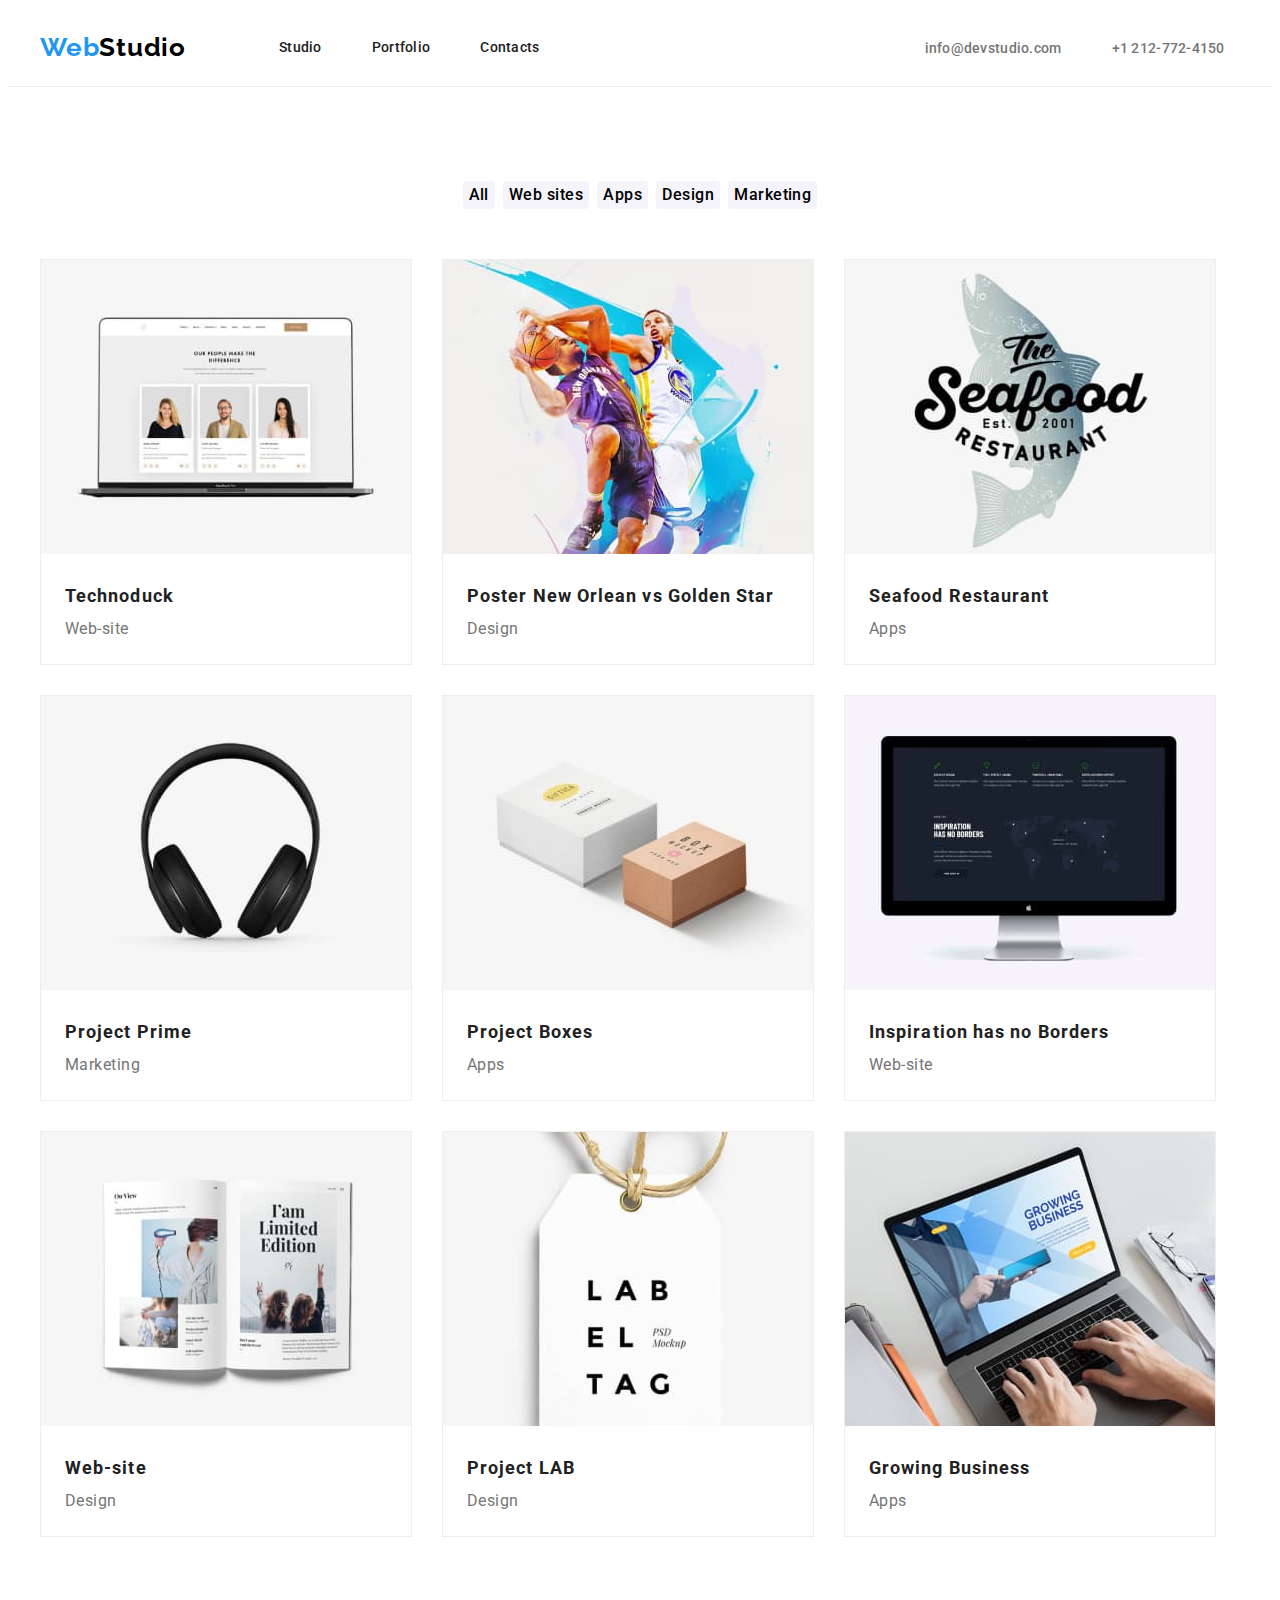
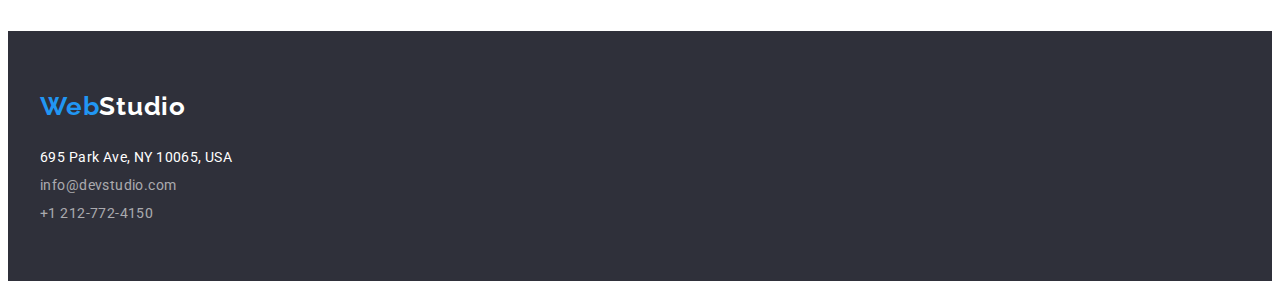
==== portfolio.html @ 284fa58d "add files from hw3" ====
<!DOCTYPE html>
<html lang="en">
  <head>
    <meta charset="UTF-8" />
    <meta http-equiv="X-UA-Compatible" content="IE=edge" />
    <meta name="viewport" content="width=device-width, initial-scale=1.0" />
    <title>Portfolio</title>
    <link rel="stylesheet" href="./ccs/styles.css" />
    <link rel="preconnect" href="https://fonts.googleapis.com" />
    <link rel="preconnect" href="https://fonts.gstatic.com" crossorigin />
    <link
      rel="stylesheet"
      href="https://cdnjs.cloudflare.com/ajax/libs/modern-normalize/2.0.0/modern-normalize.min.css"
      integrity="sha512-4xo8blKMVCiXpTaLzQSLSw3KFOVPWhm/TRtuPVc4WG6kUgjH6J03IBuG7JZPkcWMxJ5huwaBpOpnwYElP/m6wg=="
      crossorigin="anonymous"
      referrerpolicy="no-referrer"
    />
    <link
      href="https://fonts.googleapis.com/css2?family=Raleway:wght@700&family=Roboto:wght@400;500;700;900&display=swap"
      rel="stylesheet"
    />
  </head>
  <body>
    <header class="header">
      <div class="container main-nav">
        <nav class="nav-menu">
          <a href="index.html"
            ><h2 class="logo"><span class="logo-color">Web</span>Studio</h2></a
          >
          <ul class="menu">
            <li><a href="index.html">Studio</a></li>
            <li><a href="portfolio.html">Portfolio</a></li>
            <li><a href="contacts.html">Contacts</a></li>
          </ul>
        </nav>
        <ul class="menu-contacts">
          <li>
            <a class="header-contacts" href="mailto:info@devstudio.com"
              >info@devstudio.com</a
            >
          </li>
          <li>
            <a class="header-contacts" href="tel:+12127724150"
              >+1 212-772-4150</a
            >
          </li>
        </ul>
      </div>
    </header>
    <main>
      <!--Hero section-->
      <section class="section container">
        <ul class="filter-buttons">
          <li><button type="button" class="button">All</button></li>
          <li><button type="button" class="button">Web sites</button></li>
          <li><button type="button" class="button">Apps</button></li>
          <li><button type="button" class="button">Design</button></li>
          <li><button type="button" class="button">Marketing</button></li>
        </ul>
        <ul class="product-list">
          <li>
            <img
              src="./images/technoduck.jpg"
              width="370px"
              height="294px"
              alt="team member photo"
            />
            <div class="product-desc">
              <h3 class="product-name">Technoduck</h3>
              <span class="product-description">Web-site</span>
            </div>
          </li>
          <li>
            <img
              src="./images/poster.jpg"
              width="370px"
              height="294px"
              alt="team member photo"
            />
            <div class="product-desc">
              <h3 class="product-name">Poster New Orlean vs Golden Star</h3>
              <em class="product-description">Design</em>
            </div>
          </li>
          <li>
            <img
              src="./images/seafood_restaurant.jpg"
              width="370px"
              height="294px"
              alt="team member photo"
            />
            <div class="product-desc">
              <h3 class="product-name">Seafood Restaurant</h3>
              <em class="product-description">Apps</em>
            </div>
          </li>
          <li>
            <img
              src="./images/project_prime.jpg"
              width="370px"
              height="294px"
              alt="team member photo"
            />
            <div class="product-desc">
              <h3 class="product-name">Project Prime</h3>
              <em class="product-description">Marketing</em>
            </div>
          </li>
          <li>
            <img
              src="./images/project_boxes.jpg"
              width="370px"
              height="294px"
              alt="team member photo"
            />
            <div class="product-desc">
              <h3 class="product-name">Project Boxes</h3>
              <em class="product-description">Apps</em>
            </div>
          </li>
          <li>
            <img
              src="./images/inspiration.jpg"
              width="370px"
              height="294px"
              alt="team member photo"
            />
            <div class="product-desc">
              <h3 class="product-name">Inspiration has no Borders</h3>
              <em class="product-description">Web-site</em>
            </div>
          </li>
          <li>
            <img
              src="./images/limited_editon.jpg"
              width="370px"
              height="294px"
              alt="team member photo"
            />
            <div class="product-desc">
              <h3 class="product-name">Web-site</h3>
              <em class="product-description">Design</em>
            </div>
          </li>
          <li>
            <img
              src="./images/project_lab.jpg"
              width="370px"
              height="294px"
              alt="team member photo"
            />
            <div class="product-desc">
              <h3 class="product-name">Project LAB</h3>
              <em class="product-description">Design</em>
            </div>
          </li>
          <li>
            <img
              src="./images/growing_businnes.jpg"
              width="370px"
              height="294px"
              alt="team member photo"
            />
            <div class="product-desc">
              <h3 class="product-name">Growing Business</h3>
              <em class="product-description">Apps</em>
            </div>
          </li>
        </ul>
      </section>
    </main>
    <footer class="footer">
      <div class="container">
        <a href="index.html"
          ><h2 class="logo-dark-bg logo">
            <span class="logo-color">Web</span>Studio
          </h2></a
        >
        <address class="address">
          <ul class="address-list">
            <li>695 Park Ave, NY 10065, USA</li>
            <li>
              <a class="footer-contacts" href="mailto:info@devstudio.com"
                >info@devstudio.com</a
              >
            </li>
            <li>
              <a class="footer-contacts" href="tel:+12127724150"
                >+1 212-772-4150</a
              >
            </li>
          </ul>
        </address>
      </div>
    </footer>
  </body>
</html>
---- ccs/styles.css ----
:root {
  --active-color: #2196f3;
  --active-text-color: #ffffff;
  --alternate-text-color: #757575;
  --main-text-color: #212121;
  --footer-contact-color: rgba(255, 255, 255, 0.6);
  --filter-background-color: #f5f4fa;
  --bg-dark-color: #2f303a;
}

body {
  font-family: "Roboto", sans-serif;
  color: var(--main-text-color);
  background-color: var(--active-text-color);
}

.container {
  margin: 0 auto;
  width: 1200px;
}

.section {
  padding-top: 94px;
  padding-bottom: 94px;
}

.section.no-padding {
  padding-top: 0;
}

.header {
  border-bottom: 1px solid #ececec;
}

ul {
  list-style-type: none;
}

h1,
h2,
h3,
h5,
p,
ul {
  margin: 0;
  padding: 0;
}

a,
a:visited {
  text-decoration: none;
  color: inherit;
}

a:focus,
a:hover,
a:active {
  color: var(--active-color);
}

button:focus,
button:hover,
button:active {
  background-color: var(--active-color);
  color: var(--active-text-color);
  cursor: pointer;
}

.menu {
  font-size: 14px;
  font-style: normal;
  font-weight: 500;
  line-height: normal;
  letter-spacing: 0.28px;
}

.logo-color {
  color: var(--active-color);
}

.hero-title {
  color: var(--active-text-color);
  /* text-align: center; */
  font-size: 44px;
  font-style: normal;
  font-weight: 900;
  line-height: 1.36;
  letter-spacing: 2.64px;
  text-transform: uppercase;
  padding-bottom: 30px;
}

.request-service-btn {
  background-color: var(--active-color);
  color: var(--active-text-color);
  text-align: center;
  font-size: 16px;
  font-style: normal;
  font-weight: 700;
  line-height: 1.875;
  border: 0;
  border-radius: 4px;
  letter-spacing: 0.96px;
  padding: 10px 19px;
}

.article-title {
  font-size: 14px;
  font-style: normal;
  font-weight: 700;
  line-height: normal;
  letter-spacing: 0.42px;
  text-transform: uppercase;
}

.article-text {
  color: var(--alternate-text-color);
  font-size: 14px;
  font-style: normal;
  font-weight: 400;
  line-height: 1.71;
  letter-spacing: 0.42px;
}

.logo {
  color: #000;
  font-family: Raleway;
  font-size: 26px;
  font-style: normal;
  font-weight: 700;
  line-height: normal;
  letter-spacing: 0.78px;
}

.logo-dark-bg {
  color: var(--active-text-color);
}

.section-title {
  margin-bottom: 50px;
  text-align: center;
  font-size: 36px;
  font-style: normal;
  font-weight: 700;
  line-height: normal;
  letter-spacing: 1.08px;
}

.member-name {
  margin-bottom: 10px;
  text-align: center;
  font-size: 16px;
  font-style: normal;
  font-weight: 500;
  line-height: normal;
  letter-spacing: 0.48px;
}

.member-position {
  color: var(--alternate-text-color);
  text-align: center;
  font-size: 16px;
  font-style: normal;
  font-weight: 400;
  line-height: normal;
  letter-spacing: 0.48px;
}

.button {
  text-align: center;
  font-family: Roboto;
  font-size: 16px;
  font-style: normal;
  font-weight: 500;
  line-height: 1.625;
  letter-spacing: 0.48px;
  border: 0;
  border-radius: 4px;
  background: var(--filter-background-color);
}

.header-contacts {
  color: var(--alternate-text-color);
  font-size: 14px;
  font-style: normal;
  font-weight: 500;
  line-height: normal;
  letter-spacing: 0.28px;
}

.product-name {
  font-size: 18px;
  font-style: normal;
  font-weight: 700;
  line-height: 2;
  letter-spacing: 1.08px;
}

.product-description {
  color: var(--alternate-text-color);
  font-size: 16px;
  font-style: normal;
  font-weight: 400;
  line-height: 1.875;
  letter-spacing: 0.48px;
}

.address {
  color: var(--active-text-color);
  font-size: 14px;
  font-style: normal;
  font-weight: 400;
  line-height: normal;
  letter-spacing: 0.42px;
  margin-top: 28px;
}

.footer-contacts {
  color: var(--footer-contact-color);
}

.article-list {
  padding-inline-start: unset;
  display: flex;
  justify-content: center;
  gap: 30px;
}

.img-list {
  display: flex;
  justify-content: center;
  gap: 30px;
}

.filter-buttons {
  display: flex;
  justify-content: center;
  gap: 8px;
  margin-bottom: 50px;
}

/* header
 */
.header .logo {
  padding: 24px 0;
}

.main-nav,
.nav-menu {
  display: flex;
  align-items: center;
}

.menu {
  display: flex;
  margin-left: 93px;
  padding: 0;
  gap: 50px;
}

.menu a,
.menu-contacts a {
  padding: 32px 0;
}

.menu-contacts {
  display: flex;
  justify-content: center;
  margin-left: 385px;
  gap: 50px;
}

.header-contact .item:not(:last-child) {
  margin-right: 50px;
}

/* Hero */

.section.hero {
  padding: 200px 0;
  text-align: center;
  background-color: #333333;
}

.hero .container {
  width: 696px;
}

/* Our Team */
.our-team {
  background-color: var(--filter-background-color);
}

.team-members {
  display: flex;
  justify-content: center;
  gap: 30px;
}

.team-item {
  width: 270px;
  background-color: var(--accent-text-and-bg-color);
  box-shadow: 0px 1px 3px rgba(0, 0, 0, 0.12), 0px 1px 1px rgba(0, 0, 0, 0.14),
    0px 2px 1px rgba(0, 0, 0, 0.2);
  border-radius: 0px 0px 4px 4px;
}

.item-desc {
  padding: 30px 32px;
}

/* Footer */
.footer {
  background: var(--bg-dark-color);
  padding: 60px 0;
}

.address-list {
  display: flex;
  flex-direction: column;
  gap: 12px;
}

/* Product list */
.product-list {
  display: flex;
  flex-wrap: wrap;
  gap: 30px;
}

.product-list li {
  border: 1px solid #eee;
}

.product-desc {
  padding: 20px 24px;
  border: 1px solid var(--bg-color-card);
  border-top: 0;
}
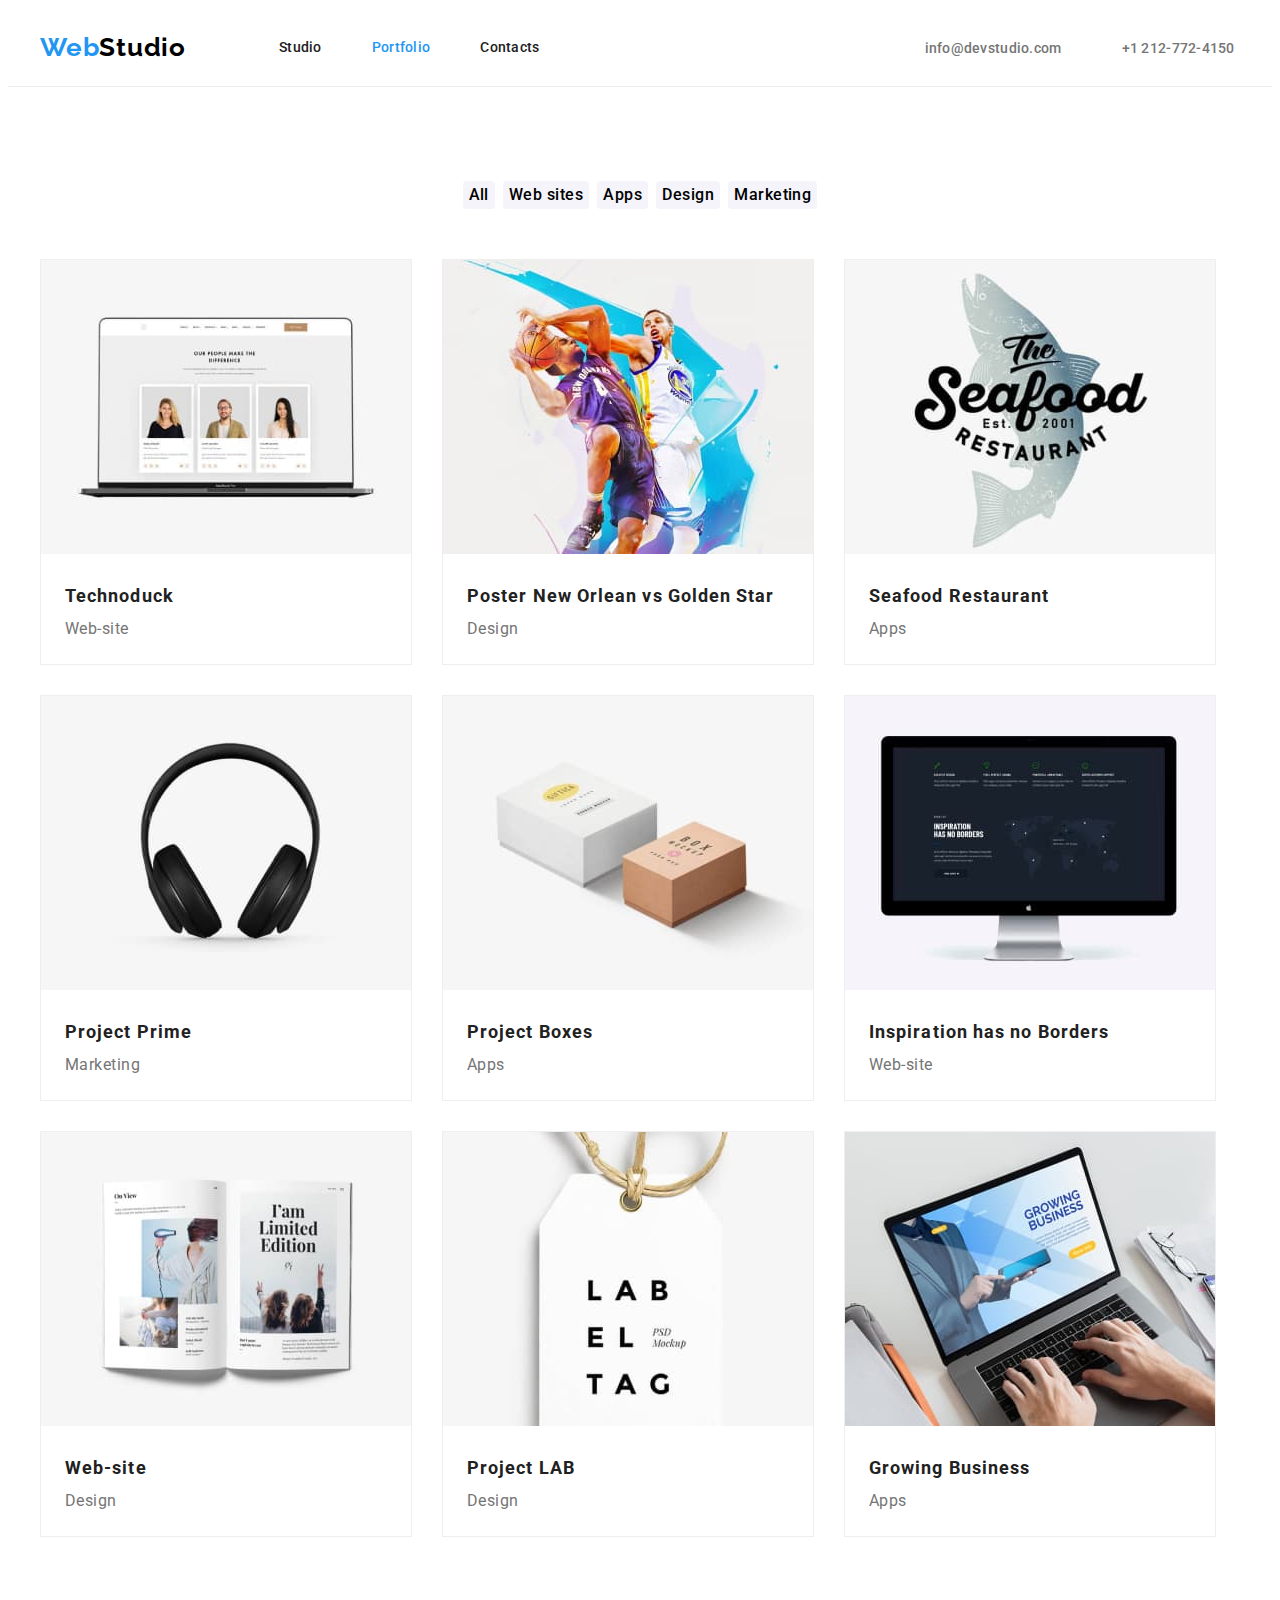
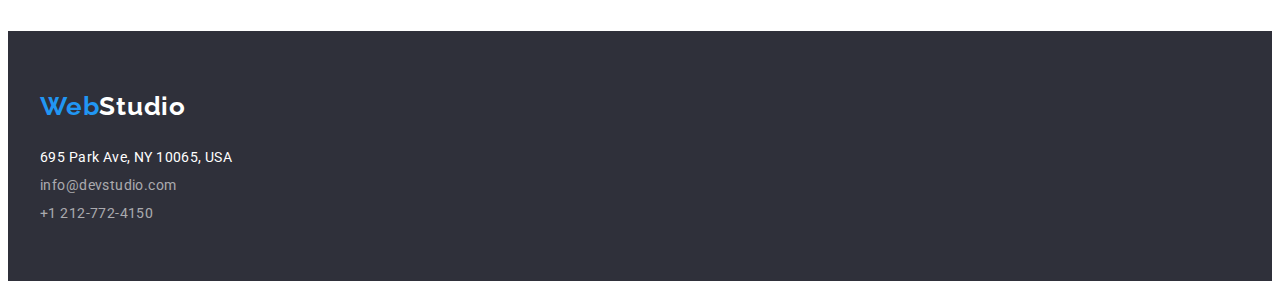
==== commit 38618af7: "test" ====
--- a/portfolio.html
+++ b/portfolio.html
@@ -29,7 +29,7 @@
           >
           <ul class="menu">
             <li><a href="index.html">Studio</a></li>
-            <li><a href="portfolio.html">Portfolio</a></li>
+            <li><a href="portfolio.html" class="active">Portfolio</a></li>
             <li><a href="contacts.html">Contacts</a></li>
           </ul>
         </nav>
--- a/ccs/styles.css
+++ b/ccs/styles.css
@@ -52,6 +52,10 @@
   color: inherit;
 }
 
+a.active {
+  color: var(--active-color);
+}
+
 a:focus,
 a:hover,
 a:active {
@@ -105,6 +109,7 @@
 }
 
 .article-title {
+  margin-bottom: 10px;
   font-size: 14px;
   font-style: normal;
   font-weight: 700;
@@ -267,7 +272,7 @@
   display: flex;
   justify-content: center;
   margin-left: 385px;
-  gap: 50px;
+  gap: 60px;
 }
 
 .header-contact .item:not(:last-child) {
@@ -280,6 +285,14 @@
   padding: 200px 0;
   text-align: center;
   background-color: #333333;
+}
+
+.hero {
+  background-image: url(/images/hero_img.png);
+  background-color: #2f303a66;
+  width: 1600px;
+  height: 600px;
+  margin: auto;
 }
 
 .hero .container {
@@ -307,6 +320,7 @@
 
 .item-desc {
   padding: 30px 32px;
+  background-color: var(--active-text-color);
 }
 
 /* Footer */
@@ -337,3 +351,10 @@
   border: 1px solid var(--bg-color-card);
   border-top: 0;
 }
+
+.article-thumb {
+  border-radius: 4px;
+  background: var(--filter-background-color);
+  margin-bottom: 30px;
+  padding: 25px 100px;
+}
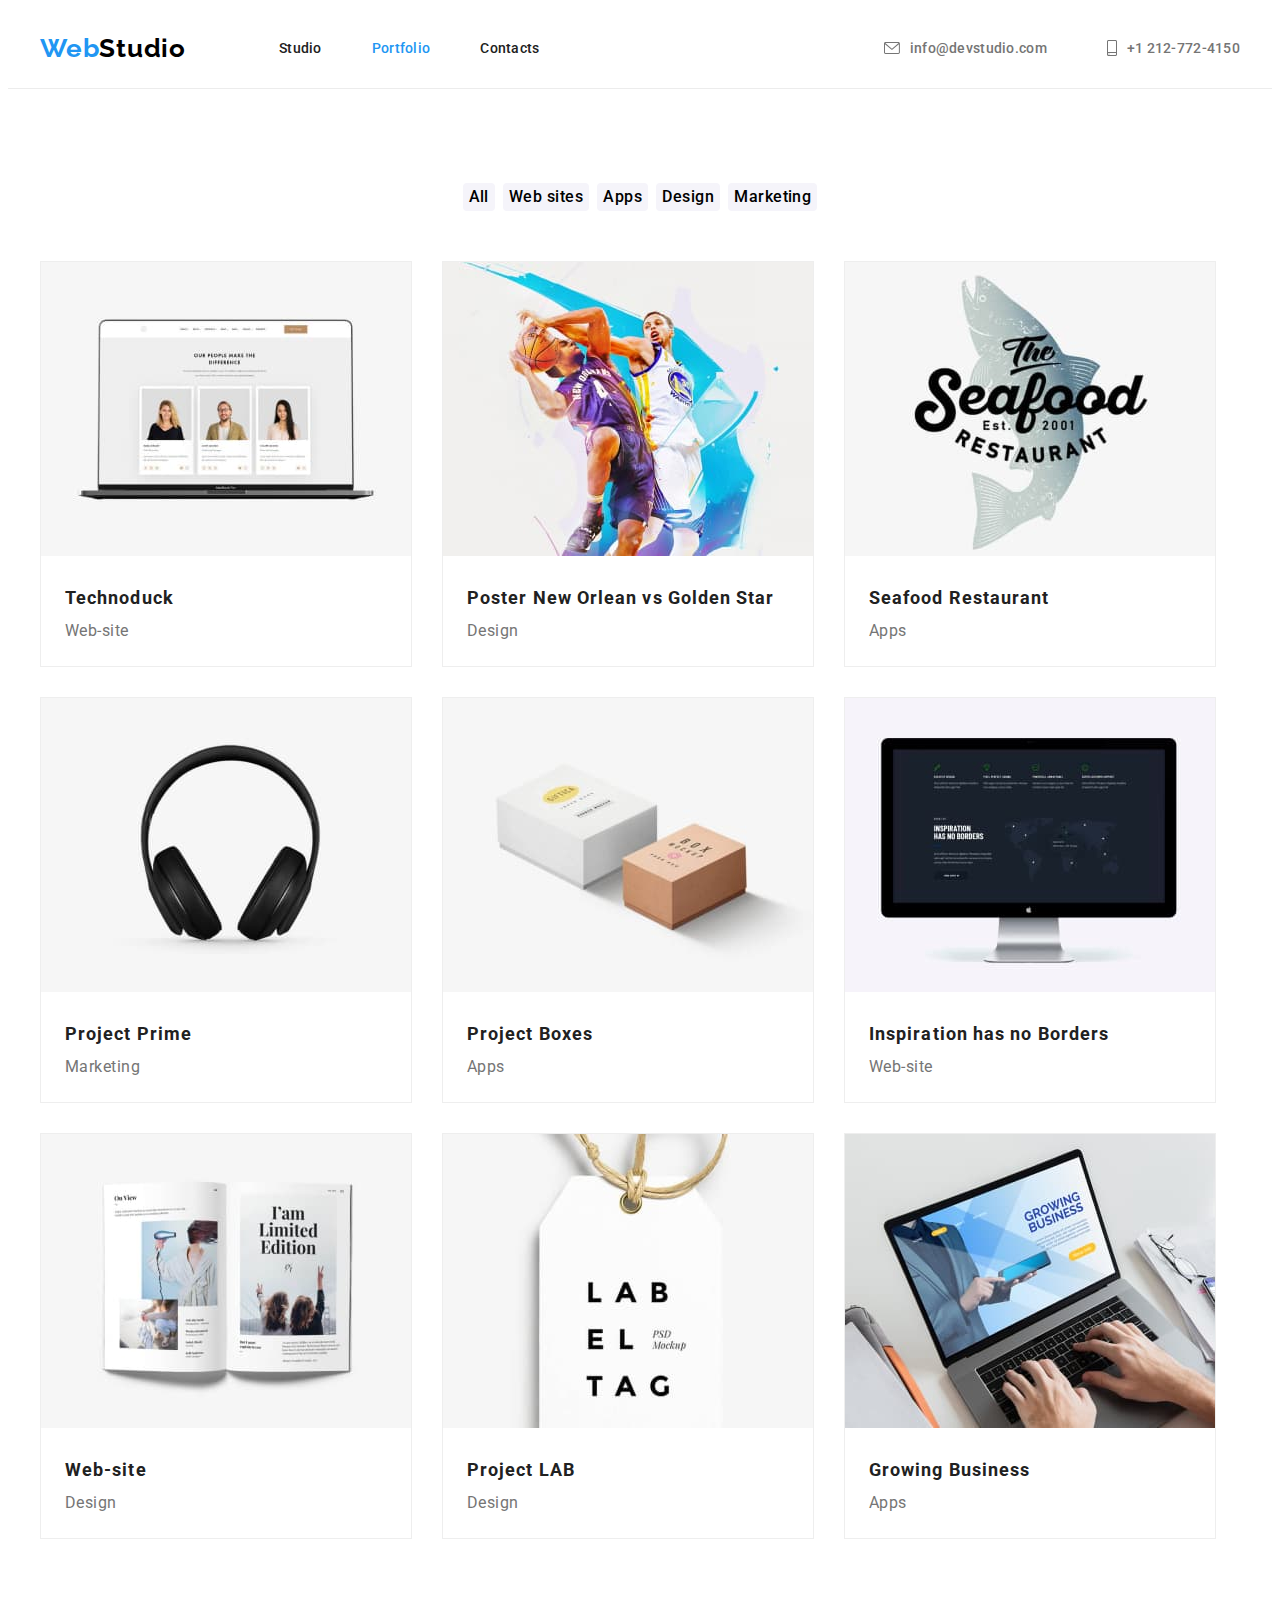
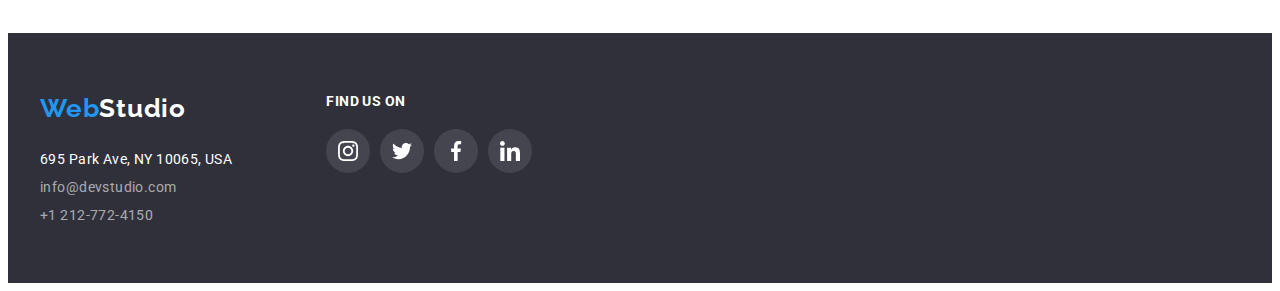
==== commit 312cfd97: "update" ====
--- a/portfolio.html
+++ b/portfolio.html
@@ -36,12 +36,18 @@
         <ul class="menu-contacts">
           <li>
             <a class="header-contacts" href="mailto:info@devstudio.com"
-              >info@devstudio.com</a
+              ><svg width="16" height="12">
+                <use href="./images/icons.svg#icon-envelope" />
+              </svg>
+              info@devstudio.com</a
             >
           </li>
           <li>
             <a class="header-contacts" href="tel:+12127724150"
-              >+1 212-772-4150</a
+              ><svg width="10" height="16">
+                <use href="./images/icons.svg#icon-smartphone" />
+              </svg>
+              +1 212-772-4150</a
             >
           </li>
         </ul>
@@ -170,28 +176,64 @@
       </section>
     </main>
     <footer class="footer">
-      <div class="container">
-        <a href="index.html"
-          ><h2 class="logo-dark-bg logo">
-            <span class="logo-color">Web</span>Studio
-          </h2></a
-        >
-        <address class="address">
-          <ul class="address-list">
-            <li>695 Park Ave, NY 10065, USA</li>
-            <li>
-              <a class="footer-contacts" href="mailto:info@devstudio.com"
-                >info@devstudio.com</a
-              >
-            </li>
-            <li>
-              <a class="footer-contacts" href="tel:+12127724150"
-                >+1 212-772-4150</a
-              >
+      <section class="container">
+        <div>
+          <a href="index.html"
+            ><h2 class="logo-dark-bg logo">
+              <span class="logo-color">Web</span>Studio
+            </h2></a
+          >
+          <address class="address">
+            <ul class="address-list">
+              <li>695 Park Ave, NY 10065, USA</li>
+              <li>
+                <a class="footer-contacts" href="mailto:info@devstudio.com"
+                  >info@devstudio.com</a
+                >
+              </li>
+              <li>
+                <a class="footer-contacts" href="tel:+12127724150"
+                  >+1 212-772-4150</a
+                >
+              </li>
+            </ul>
+          </address>
+        </div>
+
+        <div class="footer-social">
+          <h3 class="article-title">Find us on</h3>
+          <ul class="footer-icons">
+            <li>
+              <a class="footer-icon" href="">
+                <svg width="20px" height="20px">
+                  <use xlink:href="./images/icons.svg#icon-instagram"></use>
+                </svg>
+              </a>
+            </li>
+            <li>
+              <a class="footer-icon" href="">
+                <svg width="20px" height="20px">
+                  <use xlink:href="./images/icons.svg#icon-twitter"></use>
+                </svg>
+              </a>
+            </li>
+            <li>
+              <a class="footer-icon" href="">
+                <svg width="20px" height="20px">
+                  <use xlink:href="./images/icons.svg#icon-facebook"></use>
+                </svg>
+              </a>
+            </li>
+            <li>
+              <a class="footer-icon" href="">
+                <svg width="20px" height="20px">
+                  <use xlink:href="./images/icons.svg#icon-linkedin"></use>
+                </svg>
+              </a>
             </li>
           </ul>
-        </address>
-      </div>
+        </div>
+      </section>
     </footer>
   </body>
 </html>
--- a/ccs/styles.css
+++ b/ccs/styles.css
@@ -6,6 +6,7 @@
   --footer-contact-color: rgba(255, 255, 255, 0.6);
   --filter-background-color: #f5f4fa;
   --bg-dark-color: #2f303a;
+  --svg-color: #afb1b8;
 }
 
 body {
@@ -68,6 +69,8 @@
   background-color: var(--active-color);
   color: var(--active-text-color);
   cursor: pointer;
+  box-shadow: 0px 2px 2px 0px rgba(0, 0, 0, 0.12),
+    0px 1px 2px 0px rgba(0, 0, 0, 0.08), 0px 3px 1px 0px rgba(0, 0, 0, 0.1);
 }
 
 .menu {
@@ -118,6 +121,11 @@
   text-transform: uppercase;
 }
 
+.footer-social .article-title {
+  color: var(--active-text-color);
+  margin-bottom: 20px;
+}
+
 .article-text {
   color: var(--alternate-text-color);
   font-size: 14px;
@@ -169,6 +177,7 @@
   font-weight: 400;
   line-height: normal;
   letter-spacing: 0.48px;
+  margin-bottom: 16px;
 }
 
 .button {
@@ -185,12 +194,20 @@
 }
 
 .header-contacts {
+  display: flex;
+  align-items: center;
+  gap: 10px;
   color: var(--alternate-text-color);
   font-size: 14px;
   font-style: normal;
   font-weight: 500;
   line-height: normal;
   letter-spacing: 0.28px;
+  fill: var(--alternate-text-color);
+}
+
+.header-contacts:hover {
+  fill: var(--active-color);
 }
 
 .product-name {
@@ -271,7 +288,7 @@
 .menu-contacts {
   display: flex;
   justify-content: center;
-  margin-left: 385px;
+  margin-left: auto;
   gap: 60px;
 }
 
@@ -284,11 +301,10 @@
 .section.hero {
   padding: 200px 0;
   text-align: center;
-  background-color: #333333;
 }
 
 .hero {
-  background-image: url(/images/hero_img.png);
+  background-image: url(../images/hero_img.png);
   background-color: #2f303a66;
   width: 1600px;
   height: 600px;
@@ -358,3 +374,84 @@
   margin-bottom: 30px;
   padding: 25px 100px;
 }
+
+/* Clients */
+.clients {
+  display: flex;
+  justify-content: center;
+  gap: 30px;
+  color: var(--svg-color);
+}
+
+.client-item {
+  display: flex;
+  justify-content: center;
+  align-items: center;
+  width: 170px;
+  height: 92px;
+  border-radius: 4px;
+  border: 1px solid #afb1b8;
+  fill: currentColor;
+}
+
+.client-item:hover,
+.client-item:focus {
+  border-color: var(--active-color);
+}
+
+.footer .container {
+  display: flex;
+}
+.footer-social {
+  margin-left: 94px;
+}
+
+.footer-social .footer-icons {
+  display: flex;
+  gap: 10px;
+}
+
+.footer-icon {
+  display: flex;
+  justify-content: center;
+  align-items: center;
+  width: 44px;
+  height: 44px;
+  border-radius: 50%;
+  fill: var(--active-text-color);
+}
+
+.footer-icons .footer-icon {
+  background-color: #ffffff1a;
+}
+
+.footer-icons .footer-icon:hover,
+.footer-icons .footer-icon:focus {
+  background-color: #2196f3;
+}
+
+.item-desc .item-socials {
+  display: flex;
+  gap: 10px;
+}
+
+.team-socials {
+  display: flex;
+  justify-content: center;
+  align-items: center;
+  width: 44px;
+  height: 44px;
+  border-radius: 50%;
+  fill: var(--svg-color);
+}
+
+.item-socials .team-socials:hover,
+.item-socials .team-socials:focus {
+  background-color: var(--active-color);
+  fill: var(--active-text-color);
+}
+
+.product-list li:hover {
+  box-shadow: 1px 4px 6px 0px rgba(0, 0, 0, 0.16),
+    0px 4px 4px 0px rgba(0, 0, 0, 0.06), 0px 1px 1px 0px rgba(0, 0, 0, 0.12);
+}
